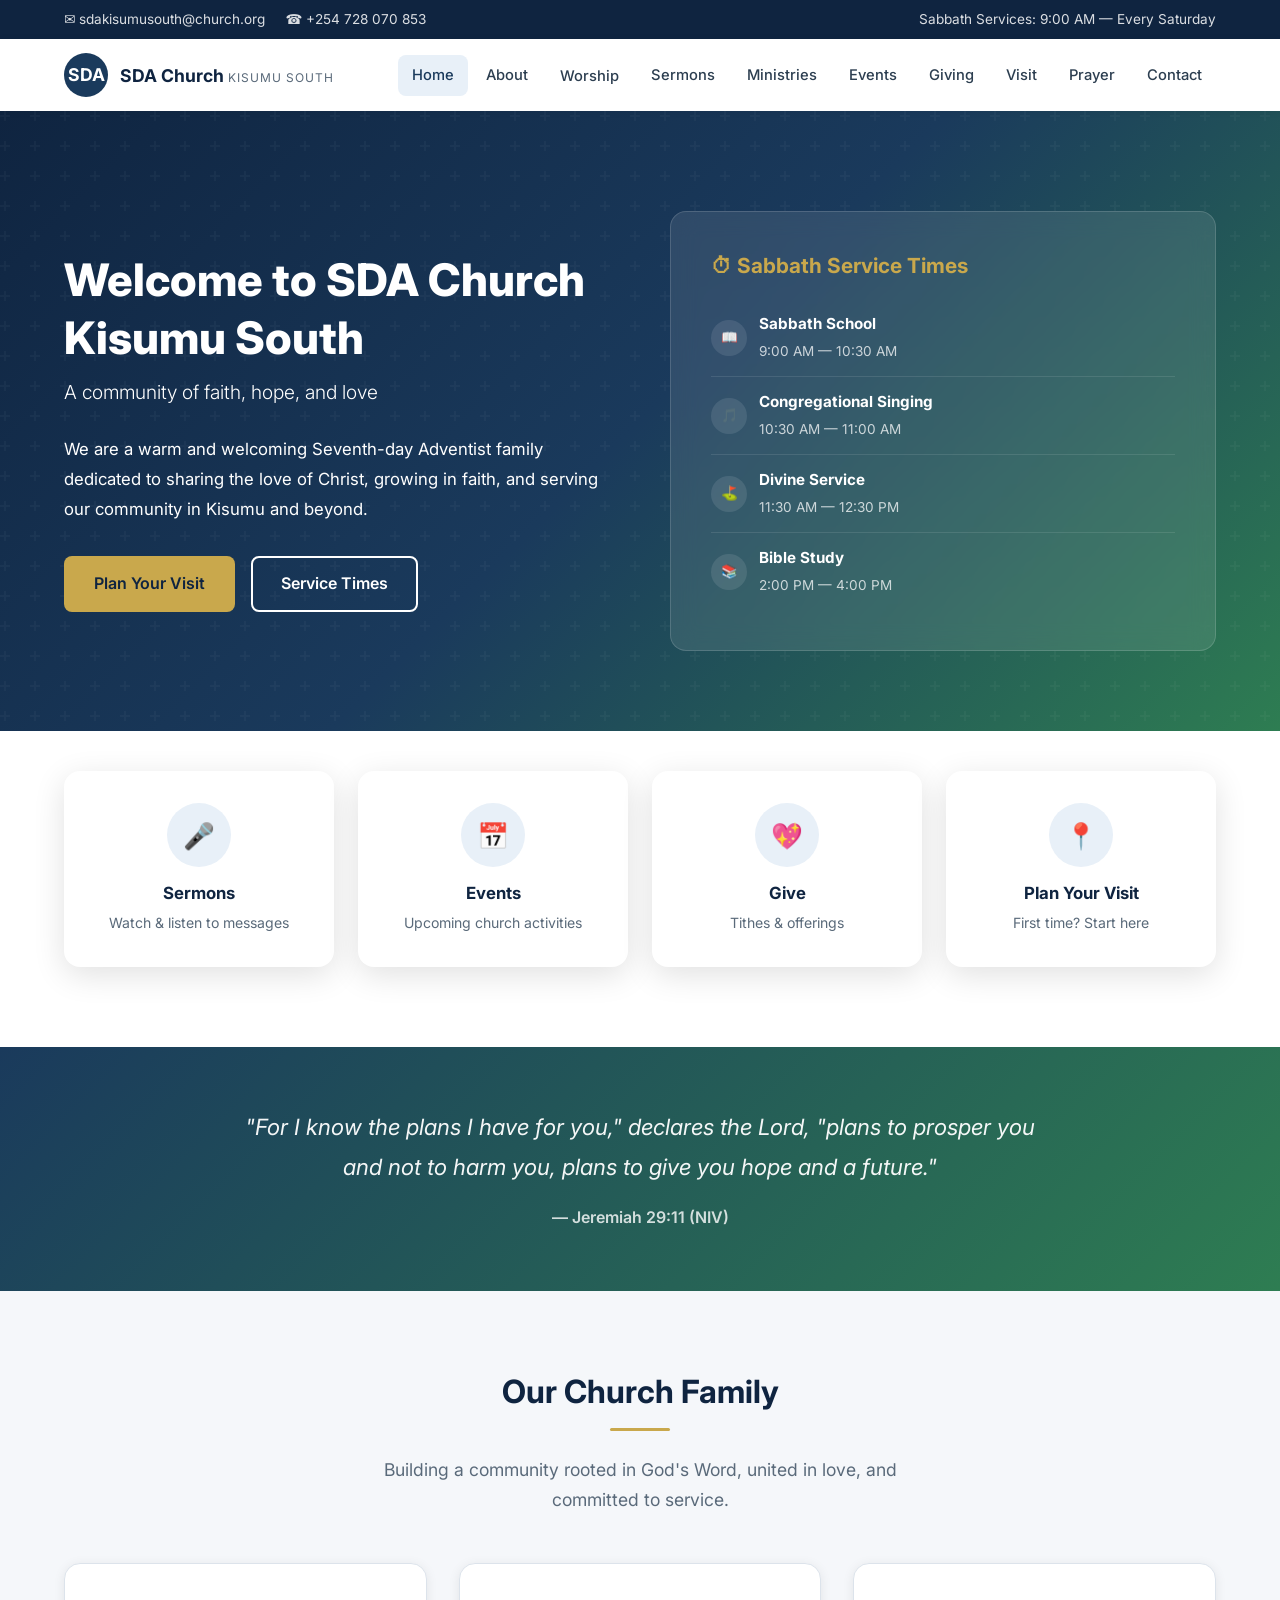
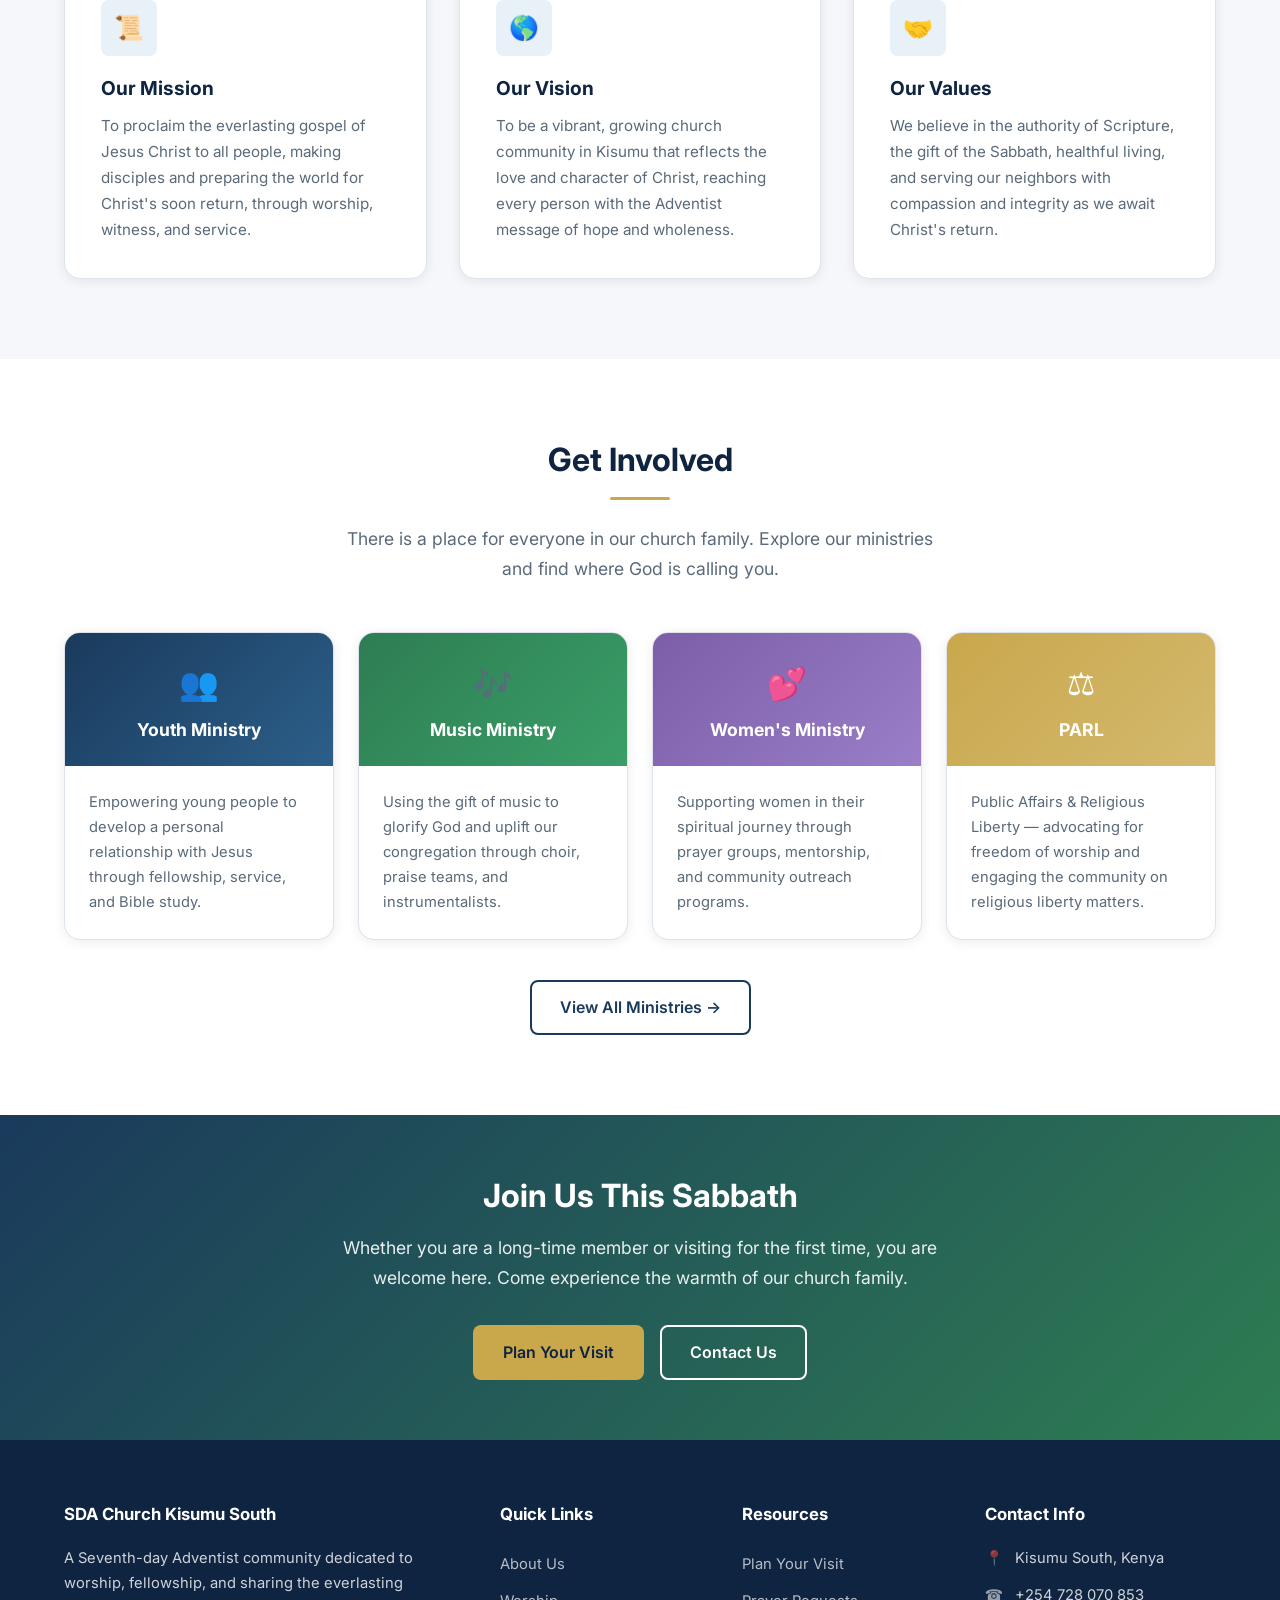
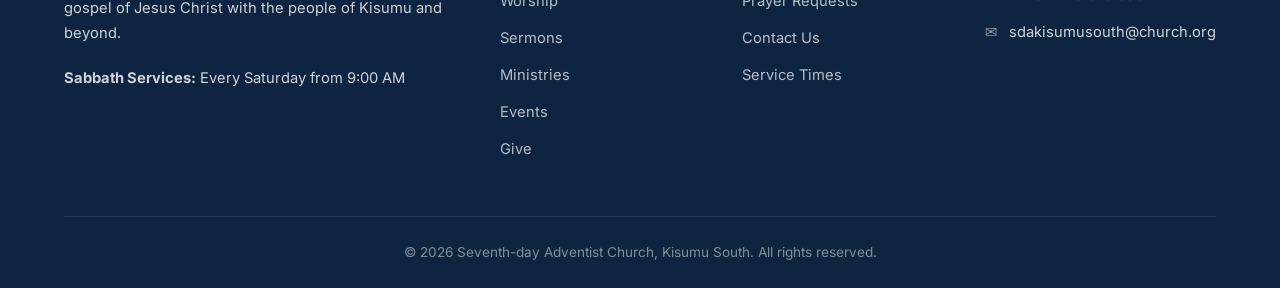
==== index.html @ d280c175 "Add complete SDA Church Kisumu South website Build a modern, responsive, multi-page church website w" ====
<!DOCTYPE html>
<html lang="en">
<head>
  <meta charset="UTF-8">
  <meta name="viewport" content="width=device-width, initial-scale=1.0">
  <meta name="description" content="Welcome to Seventh-day Adventist Church, Kisumu South. Join us for Sabbath worship, fellowship, and spiritual growth in a warm, welcoming community.">
  <meta name="keywords" content="SDA Church, Seventh-day Adventist, Kisumu South, church, worship, Sabbath, Kenya">
  <title>SDA Church Kisumu South — Home</title>
  <link rel="preconnect" href="https://fonts.googleapis.com">
  <link rel="preconnect" href="https://fonts.gstatic.com" crossorigin>
  <link href="https://fonts.googleapis.com/css2?family=Inter:wght@300;400;500;600;700;800&display=swap" rel="stylesheet">
  <link rel="stylesheet" href="css/styles.css">
</head>
<body>

  <!-- Top Bar -->
  <div class="top-bar">
    <div class="container">
      <div class="top-bar-left">
        <span>&#9993; sdakisumusouth@church.org</span>
        <span>&#9742; +254 728 070 853</span>
      </div>
      <div class="top-bar-right">
        <span>Sabbath Services: 9:00 AM — Every Saturday</span>
      </div>
    </div>
  </div>

  <!-- Header -->
  <header class="header">
    <div class="container">
      <a href="index.html" class="logo">
        <div class="logo-icon">SDA</div>
        <div class="logo-text">
          <span class="church-name">SDA Church</span>
          <span class="church-location">Kisumu South</span>
        </div>
      </a>

      <nav class="nav" id="main-nav">
        <a href="index.html" class="active">Home</a>
        <a href="pages/about.html">About</a>
        <div class="nav-item">
          <a href="pages/worship.html">Worship</a>
          <div class="dropdown">
            <a href="pages/worship.html">Sabbath Schedule</a>
            <a href="pages/worship.html#weekday">Weekday Programs</a>
          </div>
        </div>
        <a href="pages/sermons.html">Sermons</a>
        <a href="pages/ministries.html">Ministries</a>
        <a href="pages/events.html">Events</a>
        <a href="pages/giving.html">Giving</a>
        <a href="pages/visit.html">Visit</a>
        <a href="pages/prayer.html">Prayer</a>
        <a href="pages/contact.html">Contact</a>
      </nav>

      <button class="nav-toggle" aria-label="Toggle navigation">
        <span></span>
        <span></span>
        <span></span>
      </button>
    </div>
  </header>
  <div class="nav-overlay"></div>

  <!-- Hero Section -->
  <section class="hero">
    <div class="container">
      <div class="hero-content">
        <h1 class="fade-in">Welcome to SDA Church<br>Kisumu South</h1>
        <p class="hero-subtitle fade-in fade-in-delay-1">A community of faith, hope, and love</p>
        <p class="fade-in fade-in-delay-2">
          We are a warm and welcoming Seventh-day Adventist family dedicated to sharing
          the love of Christ, growing in faith, and serving our community in Kisumu and beyond.
        </p>
        <div class="hero-buttons fade-in fade-in-delay-3">
          <a href="pages/visit.html" class="btn btn-accent">Plan Your Visit</a>
          <a href="pages/worship.html" class="btn btn-outline">Service Times</a>
        </div>
      </div>

      <div class="hero-info-card fade-in fade-in-delay-2">
        <h3>&#9201; Sabbath Service Times</h3>
        <div class="service-time">
          <div class="time-icon">&#128214;</div>
          <div class="time-details">
            <strong>Sabbath School</strong>
            <span>9:00 AM — 10:30 AM</span>
          </div>
        </div>
        <div class="service-time">
          <div class="time-icon">&#127925;</div>
          <div class="time-details">
            <strong>Congregational Singing</strong>
            <span>10:30 AM — 11:00 AM</span>
          </div>
        </div>
        <div class="service-time">
          <div class="time-icon">&#9971;</div>
          <div class="time-details">
            <strong>Divine Service</strong>
            <span>11:30 AM — 12:30 PM</span>
          </div>
        </div>
        <div class="service-time">
          <div class="time-icon">&#128218;</div>
          <div class="time-details">
            <strong>Bible Study</strong>
            <span>2:00 PM — 4:00 PM</span>
          </div>
        </div>
      </div>
    </div>
  </section>

  <!-- Quick Links -->
  <section class="section">
    <div class="container">
      <div class="quick-links">
        <a href="pages/sermons.html" class="quick-link-card observe-fade">
          <div class="card-icon">&#127908;</div>
          <h4>Sermons</h4>
          <p>Watch & listen to messages</p>
        </a>
        <a href="pages/events.html" class="quick-link-card observe-fade">
          <div class="card-icon">&#128197;</div>
          <h4>Events</h4>
          <p>Upcoming church activities</p>
        </a>
        <a href="pages/giving.html" class="quick-link-card observe-fade">
          <div class="card-icon">&#128150;</div>
          <h4>Give</h4>
          <p>Tithes & offerings</p>
        </a>
        <a href="pages/visit.html" class="quick-link-card observe-fade">
          <div class="card-icon">&#128205;</div>
          <h4>Plan Your Visit</h4>
          <p>First time? Start here</p>
        </a>
      </div>
    </div>
  </section>

  <!-- Bible Verse Banner -->
  <section class="verse-banner">
    <div class="container">
      <blockquote id="verse-text">
        "For I know the plans I have for you," declares the Lord, "plans to prosper you and not to harm you, plans to give you hope and a future."
      </blockquote>
      <cite id="verse-ref">— Jeremiah 29:11 (NIV)</cite>
    </div>
  </section>

  <!-- About Preview -->
  <section class="section section-alt">
    <div class="container">
      <h2 class="section-title">Our Church Family</h2>
      <div class="section-divider"></div>
      <p class="section-subtitle">Building a community rooted in God's Word, united in love, and committed to service.</p>

      <div class="card-grid">
        <div class="card observe-fade">
          <div class="card-icon-lg">&#128220;</div>
          <h3>Our Mission</h3>
          <p>To proclaim the everlasting gospel of Jesus Christ to all people, making disciples and preparing the world for Christ's soon return, through worship, witness, and service.</p>
        </div>
        <div class="card observe-fade">
          <div class="card-icon-lg">&#127758;</div>
          <h3>Our Vision</h3>
          <p>To be a vibrant, growing church community in Kisumu that reflects the love and character of Christ, reaching every person with the Adventist message of hope and wholeness.</p>
        </div>
        <div class="card observe-fade">
          <div class="card-icon-lg">&#129309;</div>
          <h3>Our Values</h3>
          <p>We believe in the authority of Scripture, the gift of the Sabbath, healthful living, and serving our neighbors with compassion and integrity as we await Christ's return.</p>
        </div>
      </div>
    </div>
  </section>

  <!-- Ministries Preview -->
  <section class="section">
    <div class="container">
      <h2 class="section-title">Get Involved</h2>
      <div class="section-divider"></div>
      <p class="section-subtitle">There is a place for everyone in our church family. Explore our ministries and find where God is calling you.</p>

      <div class="ministry-grid">
        <div class="ministry-card observe-fade">
          <div class="ministry-card-header">
            <div class="ministry-icon">&#128101;</div>
            <h3>Youth Ministry</h3>
          </div>
          <div class="ministry-card-body">
            <p>Empowering young people to develop a personal relationship with Jesus through fellowship, service, and Bible study.</p>
          </div>
        </div>
        <div class="ministry-card observe-fade">
          <div class="ministry-card-header" style="background: linear-gradient(135deg, var(--green), var(--green-light));">
            <div class="ministry-icon">&#127926;</div>
            <h3>Music Ministry</h3>
          </div>
          <div class="ministry-card-body">
            <p>Using the gift of music to glorify God and uplift our congregation through choir, praise teams, and instrumentalists.</p>
          </div>
        </div>
        <div class="ministry-card observe-fade">
          <div class="ministry-card-header" style="background: linear-gradient(135deg, #7b5ea7, #9b7ec8);">
            <div class="ministry-icon">&#128149;</div>
            <h3>Women's Ministry</h3>
          </div>
          <div class="ministry-card-body">
            <p>Supporting women in their spiritual journey through prayer groups, mentorship, and community outreach programs.</p>
          </div>
        </div>
        <div class="ministry-card observe-fade">
          <div class="ministry-card-header" style="background: linear-gradient(135deg, #c9a84c, #d4b96e);">
            <div class="ministry-icon">&#9878;</div>
            <h3>PARL</h3>
          </div>
          <div class="ministry-card-body">
            <p>Public Affairs &amp; Religious Liberty — advocating for freedom of worship and engaging the community on religious liberty matters.</p>
          </div>
        </div>
      </div>

      <div style="text-align: center; margin-top: 40px;">
        <a href="pages/ministries.html" class="btn btn-outline-dark">View All Ministries &#8594;</a>
      </div>
    </div>
  </section>

  <!-- CTA Section -->
  <section class="verse-banner">
    <div class="container" style="max-width: 700px;">
      <h2 style="color: white; font-size: 2rem; margin-bottom: 16px;">Join Us This Sabbath</h2>
      <p style="font-size: 1.1rem; opacity: 0.9; margin-bottom: 32px;">
        Whether you are a long-time member or visiting for the first time, you are welcome here.
        Come experience the warmth of our church family.
      </p>
      <div style="display: flex; gap: 16px; justify-content: center; flex-wrap: wrap;">
        <a href="pages/visit.html" class="btn btn-accent">Plan Your Visit</a>
        <a href="pages/contact.html" class="btn btn-outline">Contact Us</a>
      </div>
    </div>
  </section>

  <!-- Footer -->
  <footer class="footer">
    <div class="container">
      <div class="footer-grid">
        <div class="footer-about">
          <h4>SDA Church Kisumu South</h4>
          <p>A Seventh-day Adventist community dedicated to worship, fellowship, and sharing the everlasting gospel of Jesus Christ with the people of Kisumu and beyond.</p>
          <p><strong>Sabbath Services:</strong> Every Saturday from 9:00 AM</p>
        </div>
        <div class="footer-links">
          <h4>Quick Links</h4>
          <a href="pages/about.html">About Us</a>
          <a href="pages/worship.html">Worship</a>
          <a href="pages/sermons.html">Sermons</a>
          <a href="pages/ministries.html">Ministries</a>
          <a href="pages/events.html">Events</a>
          <a href="pages/giving.html">Give</a>
        </div>
        <div class="footer-links">
          <h4>Resources</h4>
          <a href="pages/visit.html">Plan Your Visit</a>
          <a href="pages/prayer.html">Prayer Requests</a>
          <a href="pages/contact.html">Contact Us</a>
          <a href="pages/worship.html">Service Times</a>
        </div>
        <div>
          <h4>Contact Info</h4>
          <div class="footer-contact-item">
            <span class="icon">&#128205;</span>
            <span>Kisumu South, Kenya</span>
          </div>
          <div class="footer-contact-item">
            <span class="icon">&#9742;</span>
            <span>+254 728 070 853</span>
          </div>
          <div class="footer-contact-item">
            <span class="icon">&#9993;</span>
            <span>sdakisumusouth@church.org</span>
          </div>
        </div>
      </div>
      <div class="footer-bottom">
        <p>&copy; 2026 Seventh-day Adventist Church, Kisumu South. All rights reserved.</p>
      </div>
    </div>
  </footer>

  <!-- Scroll to Top -->
  <button class="scroll-top" aria-label="Scroll to top">&#8593;</button>

  <script src="js/main.js"></script>
</body>
</html>
---- css/styles.css ----
/* ============================================
   SDA Church Kisumu South — Main Stylesheet
   ============================================ */

/* --- CSS Custom Properties --- */
:root {
  --primary: #1a3a5c;       /* Deep navy blue */
  --primary-light: #2c5f8a;
  --primary-dark: #0f2440;
  --accent: #c9a84c;        /* Warm gold */
  --accent-light: #e0c872;
  --green: #2e7d52;          /* Adventist green */
  --green-light: #3a9e68;
  --sky: #e8f0f8;
  --light: #f5f7fa;
  --white: #ffffff;
  --text: #2c3e50;
  --text-light: #5a6a7a;
  --border: #dce3eb;
  --shadow: 0 2px 12px rgba(0, 0, 0, 0.08);
  --shadow-lg: 0 8px 32px rgba(0, 0, 0, 0.12);
  --radius: 8px;
  --radius-lg: 16px;
  --transition: 0.3s ease;
  --max-width: 1200px;
  --header-height: 72px;
}

/* --- Reset & Base --- */
*,
*::before,
*::after {
  margin: 0;
  padding: 0;
  box-sizing: border-box;
}

html {
  scroll-behavior: smooth;
  font-size: 16px;
}

body {
  font-family: 'Inter', 'Segoe UI', system-ui, -apple-system, sans-serif;
  color: var(--text);
  background: var(--white);
  line-height: 1.7;
  -webkit-font-smoothing: antialiased;
}

img {
  max-width: 100%;
  height: auto;
  display: block;
}

a {
  color: var(--primary-light);
  text-decoration: none;
  transition: color var(--transition);
}

a:hover {
  color: var(--accent);
}

ul {
  list-style: none;
}

h1, h2, h3, h4, h5, h6 {
  line-height: 1.3;
  color: var(--primary-dark);
}

.container {
  max-width: var(--max-width);
  margin: 0 auto;
  padding: 0 24px;
}

/* --- Utility Classes --- */
.section {
  padding: 80px 0;
}

.section-alt {
  background: var(--light);
}

.section-title {
  text-align: center;
  font-size: 2rem;
  margin-bottom: 12px;
  position: relative;
}

.section-subtitle {
  text-align: center;
  color: var(--text-light);
  font-size: 1.1rem;
  margin-bottom: 48px;
  max-width: 600px;
  margin-left: auto;
  margin-right: auto;
}

.section-divider {
  width: 60px;
  height: 3px;
  background: var(--accent);
  margin: 16px auto 24px;
  border-radius: 2px;
}

.btn {
  display: inline-flex;
  align-items: center;
  gap: 8px;
  padding: 12px 28px;
  border-radius: var(--radius);
  font-size: 1rem;
  font-weight: 600;
  cursor: pointer;
  border: 2px solid transparent;
  transition: all var(--transition);
  text-decoration: none;
}

.btn-primary {
  background: var(--primary);
  color: var(--white);
}

.btn-primary:hover {
  background: var(--primary-light);
  color: var(--white);
  transform: translateY(-2px);
  box-shadow: var(--shadow);
}

.btn-accent {
  background: var(--accent);
  color: var(--primary-dark);
}

.btn-accent:hover {
  background: var(--accent-light);
  color: var(--primary-dark);
  transform: translateY(-2px);
  box-shadow: var(--shadow);
}

.btn-outline {
  background: transparent;
  color: var(--white);
  border-color: var(--white);
}

.btn-outline:hover {
  background: var(--white);
  color: var(--primary);
}

.btn-outline-dark {
  background: transparent;
  color: var(--primary);
  border-color: var(--primary);
}

.btn-outline-dark:hover {
  background: var(--primary);
  color: var(--white);
}

/* --- Top Bar --- */
.top-bar {
  background: var(--primary-dark);
  color: rgba(255, 255, 255, 0.85);
  font-size: 0.85rem;
  padding: 8px 0;
}

.top-bar .container {
  display: flex;
  justify-content: space-between;
  align-items: center;
  flex-wrap: wrap;
  gap: 8px;
}

.top-bar a {
  color: rgba(255, 255, 255, 0.85);
}

.top-bar a:hover {
  color: var(--accent);
}

.top-bar-left {
  display: flex;
  align-items: center;
  gap: 20px;
}

.top-bar-right {
  display: flex;
  align-items: center;
  gap: 16px;
}

/* --- Header / Navigation --- */
.header {
  background: var(--white);
  box-shadow: 0 1px 8px rgba(0, 0, 0, 0.06);
  position: sticky;
  top: 0;
  z-index: 1000;
  height: var(--header-height);
}

.header .container {
  display: flex;
  align-items: center;
  justify-content: space-between;
  height: 100%;
}

.logo {
  display: flex;
  align-items: center;
  gap: 12px;
  text-decoration: none;
}

.logo-icon {
  width: 44px;
  height: 44px;
  background: var(--primary);
  border-radius: 50%;
  display: flex;
  align-items: center;
  justify-content: center;
  color: var(--white);
  font-weight: 700;
  font-size: 1.1rem;
}

.logo-text {
  line-height: 1.2;
}

.logo-text .church-name {
  font-size: 1.1rem;
  font-weight: 700;
  color: var(--primary-dark);
}

.logo-text .church-location {
  font-size: 0.75rem;
  color: var(--text-light);
  text-transform: uppercase;
  letter-spacing: 1px;
}

.nav {
  display: flex;
  align-items: center;
  gap: 4px;
}

.nav a {
  padding: 8px 14px;
  color: var(--text);
  font-size: 0.92rem;
  font-weight: 500;
  border-radius: var(--radius);
  transition: all var(--transition);
  white-space: nowrap;
}

.nav a:hover,
.nav a.active {
  color: var(--primary);
  background: var(--sky);
}

/* Dropdown */
.nav-item {
  position: relative;
}

.nav-item .dropdown {
  position: absolute;
  top: 100%;
  left: 0;
  background: var(--white);
  min-width: 220px;
  border-radius: var(--radius);
  box-shadow: var(--shadow-lg);
  opacity: 0;
  visibility: hidden;
  transform: translateY(8px);
  transition: all var(--transition);
  z-index: 100;
  padding: 8px 0;
}

.nav-item:hover .dropdown {
  opacity: 1;
  visibility: visible;
  transform: translateY(0);
}

.dropdown a {
  display: block;
  padding: 10px 20px;
  font-size: 0.9rem;
  border-radius: 0;
}

.dropdown a:hover {
  background: var(--sky);
}

/* Mobile Nav Toggle */
.nav-toggle {
  display: none;
  background: none;
  border: none;
  cursor: pointer;
  padding: 8px;
  z-index: 1001;
}

.nav-toggle span {
  display: block;
  width: 24px;
  height: 2px;
  background: var(--text);
  margin: 6px 0;
  transition: all var(--transition);
  border-radius: 1px;
}

.nav-toggle.active span:nth-child(1) {
  transform: rotate(45deg) translate(5px, 6px);
}

.nav-toggle.active span:nth-child(2) {
  opacity: 0;
}

.nav-toggle.active span:nth-child(3) {
  transform: rotate(-45deg) translate(5px, -6px);
}

/* --- Hero Section --- */
.hero {
  background: linear-gradient(135deg, var(--primary-dark) 0%, var(--primary) 50%, var(--green) 100%);
  color: var(--white);
  padding: 100px 0 80px;
  position: relative;
  overflow: hidden;
  min-height: 560px;
  display: flex;
  align-items: center;
}

.hero::before {
  content: '';
  position: absolute;
  inset: 0;
  background: url("data:image/svg+xml,%3Csvg width='60' height='60' viewBox='0 0 60 60' xmlns='http://www.w3.org/2000/svg'%3E%3Cg fill='none' fill-rule='evenodd'%3E%3Cg fill='%23ffffff' fill-opacity='0.03'%3E%3Cpath d='M36 34v-4h-2v4h-4v2h4v4h2v-4h4v-2h-4zm0-30V0h-2v4h-4v2h4v4h2V6h4V4h-4zM6 34v-4H4v4H0v2h4v4h2v-4h4v-2H6zM6 4V0H4v4H0v2h4v4h2V6h4V4H6z'/%3E%3C/g%3E%3C/g%3E%3C/svg%3E") repeat;
}

.hero .container {
  position: relative;
  z-index: 1;
  display: grid;
  grid-template-columns: 1fr 1fr;
  gap: 60px;
  align-items: center;
}

.hero-content h1 {
  font-size: 2.8rem;
  color: var(--white);
  margin-bottom: 8px;
  font-weight: 800;
}

.hero-content .hero-subtitle {
  font-size: 1.2rem;
  opacity: 0.9;
  margin-bottom: 24px;
  font-weight: 300;
}

.hero-content p {
  font-size: 1.05rem;
  opacity: 0.85;
  margin-bottom: 32px;
  line-height: 1.8;
}

.hero-buttons {
  display: flex;
  gap: 16px;
  flex-wrap: wrap;
}

.hero-info-card {
  background: rgba(255, 255, 255, 0.1);
  backdrop-filter: blur(12px);
  border: 1px solid rgba(255, 255, 255, 0.15);
  border-radius: var(--radius-lg);
  padding: 40px;
}

.hero-info-card h3 {
  color: var(--accent);
  font-size: 1.3rem;
  margin-bottom: 20px;
}

.service-time {
  display: flex;
  align-items: center;
  gap: 12px;
  padding: 12px 0;
  border-bottom: 1px solid rgba(255, 255, 255, 0.1);
  color: var(--white);
}

.service-time:last-child {
  border-bottom: none;
}

.service-time .time-icon {
  width: 36px;
  height: 36px;
  background: rgba(255, 255, 255, 0.1);
  border-radius: 50%;
  display: flex;
  align-items: center;
  justify-content: center;
  flex-shrink: 0;
  font-size: 0.85rem;
}

.service-time .time-details strong {
  display: block;
  font-size: 0.95rem;
}

.service-time .time-details span {
  font-size: 0.85rem;
  opacity: 0.75;
}

/* --- Quick Links Grid --- */
.quick-links {
  display: grid;
  grid-template-columns: repeat(4, 1fr);
  gap: 24px;
  margin-top: -40px;
  position: relative;
  z-index: 10;
}

.quick-link-card {
  background: var(--white);
  border-radius: var(--radius-lg);
  padding: 32px 24px;
  text-align: center;
  box-shadow: var(--shadow-lg);
  transition: all var(--transition);
  text-decoration: none;
  color: var(--text);
}

.quick-link-card:hover {
  transform: translateY(-6px);
  box-shadow: 0 12px 40px rgba(0, 0, 0, 0.15);
  color: var(--text);
}

.quick-link-card .card-icon {
  width: 64px;
  height: 64px;
  background: var(--sky);
  border-radius: 50%;
  display: flex;
  align-items: center;
  justify-content: center;
  margin: 0 auto 16px;
  font-size: 1.6rem;
  color: var(--primary);
  transition: all var(--transition);
}

.quick-link-card:hover .card-icon {
  background: var(--primary);
  color: var(--white);
}

.quick-link-card h4 {
  font-size: 1.05rem;
  margin-bottom: 6px;
}

.quick-link-card p {
  font-size: 0.88rem;
  color: var(--text-light);
}

/* --- Bible Verse Banner --- */
.verse-banner {
  background: linear-gradient(135deg, var(--primary) 0%, var(--green) 100%);
  color: var(--white);
  padding: 60px 0;
  text-align: center;
}

.verse-banner blockquote {
  font-size: 1.4rem;
  font-style: italic;
  max-width: 800px;
  margin: 0 auto 16px;
  line-height: 1.8;
  opacity: 0.95;
}

.verse-banner cite {
  font-size: 1rem;
  opacity: 0.8;
  font-style: normal;
  font-weight: 600;
}

/* --- About Preview / Card Grid --- */
.card-grid {
  display: grid;
  grid-template-columns: repeat(auto-fit, minmax(300px, 1fr));
  gap: 32px;
}

.card {
  background: var(--white);
  border-radius: var(--radius-lg);
  padding: 36px;
  box-shadow: var(--shadow);
  transition: all var(--transition);
  border: 1px solid var(--border);
}

.card:hover {
  box-shadow: var(--shadow-lg);
  transform: translateY(-4px);
}

.card .card-icon-lg {
  width: 56px;
  height: 56px;
  background: var(--sky);
  border-radius: var(--radius);
  display: flex;
  align-items: center;
  justify-content: center;
  font-size: 1.5rem;
  color: var(--primary);
  margin-bottom: 20px;
}

.card h3 {
  font-size: 1.2rem;
  margin-bottom: 12px;
}

.card p {
  color: var(--text-light);
  font-size: 0.95rem;
}

/* --- Schedule Table --- */
.schedule-table {
  width: 100%;
  border-collapse: collapse;
  background: var(--white);
  border-radius: var(--radius-lg);
  overflow: hidden;
  box-shadow: var(--shadow);
}

.schedule-table thead {
  background: var(--primary);
  color: var(--white);
}

.schedule-table th {
  padding: 16px 24px;
  text-align: left;
  font-weight: 600;
  font-size: 0.95rem;
}

.schedule-table td {
  padding: 14px 24px;
  border-bottom: 1px solid var(--border);
  font-size: 0.95rem;
}

.schedule-table tbody tr:hover {
  background: var(--sky);
}

.schedule-table tbody tr:last-child td {
  border-bottom: none;
}

/* --- Ministry Cards --- */
.ministry-grid {
  display: grid;
  grid-template-columns: repeat(auto-fill, minmax(260px, 1fr));
  gap: 24px;
}

.ministry-card {
  background: var(--white);
  border-radius: var(--radius-lg);
  overflow: hidden;
  box-shadow: var(--shadow);
  transition: all var(--transition);
  border: 1px solid var(--border);
}

.ministry-card:hover {
  box-shadow: var(--shadow-lg);
  transform: translateY(-4px);
}

.ministry-card-header {
  background: linear-gradient(135deg, var(--primary), var(--primary-light));
  color: var(--white);
  padding: 24px;
  text-align: center;
}

.ministry-card-header .ministry-icon {
  font-size: 2rem;
  margin-bottom: 8px;
}

.ministry-card-header h3 {
  color: var(--white);
  font-size: 1.1rem;
}

.ministry-card-body {
  padding: 24px;
}

.ministry-card-body p {
  font-size: 0.92rem;
  color: var(--text-light);
}

/* --- PARL Highlight --- */
.parl-section {
  background: linear-gradient(135deg, var(--primary-dark), var(--primary));
  color: var(--white);
  border-radius: var(--radius-lg);
  padding: 48px;
  margin-top: 48px;
}

.parl-section h2 {
  color: var(--accent);
  margin-bottom: 8px;
}

.parl-section .section-divider {
  margin: 12px 0 24px;
}

.parl-section p {
  opacity: 0.9;
  margin-bottom: 16px;
}

.parl-section ul {
  list-style: none;
  margin: 16px 0;
}

.parl-section ul li {
  padding: 8px 0;
  padding-left: 24px;
  position: relative;
  opacity: 0.9;
}

.parl-section ul li::before {
  content: '✓';
  position: absolute;
  left: 0;
  color: var(--accent);
  font-weight: 700;
}

.parl-leader {
  display: flex;
  align-items: center;
  gap: 16px;
  margin-top: 24px;
  padding-top: 24px;
  border-top: 1px solid rgba(255, 255, 255, 0.15);
}

.parl-leader .leader-avatar {
  width: 48px;
  height: 48px;
  background: var(--accent);
  border-radius: 50%;
  display: flex;
  align-items: center;
  justify-content: center;
  color: var(--primary-dark);
  font-weight: 700;
  font-size: 1.1rem;
}

.parl-leader .leader-info strong {
  display: block;
  color: var(--white);
}

.parl-leader .leader-info span {
  font-size: 0.88rem;
  opacity: 0.75;
}

/* --- Sermons Media --- */
.sermon-grid {
  display: grid;
  grid-template-columns: repeat(auto-fill, minmax(340px, 1fr));
  gap: 32px;
}

.sermon-card {
  background: var(--white);
  border-radius: var(--radius-lg);
  overflow: hidden;
  box-shadow: var(--shadow);
  border: 1px solid var(--border);
  transition: all var(--transition);
}

.sermon-card:hover {
  box-shadow: var(--shadow-lg);
}

.sermon-thumbnail {
  position: relative;
  background: var(--primary);
  height: 200px;
  display: flex;
  align-items: center;
  justify-content: center;
}

.sermon-thumbnail .play-icon {
  width: 64px;
  height: 64px;
  background: rgba(255, 255, 255, 0.2);
  border-radius: 50%;
  display: flex;
  align-items: center;
  justify-content: center;
  color: var(--white);
  font-size: 1.5rem;
  cursor: pointer;
  transition: all var(--transition);
}

.sermon-thumbnail .play-icon:hover {
  background: var(--accent);
  color: var(--primary-dark);
  transform: scale(1.1);
}

.sermon-card-body {
  padding: 24px;
}

.sermon-card-body h4 {
  font-size: 1.05rem;
  margin-bottom: 8px;
}

.sermon-meta {
  display: flex;
  gap: 16px;
  font-size: 0.85rem;
  color: var(--text-light);
  margin-bottom: 12px;
}

.sermon-card-body p {
  font-size: 0.92rem;
  color: var(--text-light);
}

/* --- Livestream Banner --- */
.livestream-banner {
  background: var(--primary-dark);
  color: var(--white);
  border-radius: var(--radius-lg);
  padding: 48px;
  text-align: center;
  margin-bottom: 48px;
}

.livestream-banner h3 {
  color: var(--white);
  font-size: 1.4rem;
  margin-bottom: 12px;
}

.livestream-banner p {
  opacity: 0.85;
  margin-bottom: 24px;
}

.livestream-buttons {
  display: flex;
  gap: 16px;
  justify-content: center;
  flex-wrap: wrap;
}

/* --- Events --- */
.events-list {
  display: flex;
  flex-direction: column;
  gap: 24px;
}

.event-card {
  display: flex;
  gap: 24px;
  background: var(--white);
  border-radius: var(--radius-lg);
  box-shadow: var(--shadow);
  overflow: hidden;
  border: 1px solid var(--border);
  transition: all var(--transition);
}

.event-card:hover {
  box-shadow: var(--shadow-lg);
}

.event-date-badge {
  background: var(--primary);
  color: var(--white);
  min-width: 100px;
  display: flex;
  flex-direction: column;
  align-items: center;
  justify-content: center;
  padding: 24px 16px;
  text-align: center;
}

.event-date-badge .month {
  font-size: 0.8rem;
  text-transform: uppercase;
  letter-spacing: 2px;
  opacity: 0.85;
}

.event-date-badge .day {
  font-size: 2rem;
  font-weight: 800;
  line-height: 1;
  margin: 4px 0;
}

.event-date-badge .year {
  font-size: 0.8rem;
  opacity: 0.75;
}

.event-details {
  padding: 24px 24px 24px 0;
  flex: 1;
}

.event-details h4 {
  font-size: 1.1rem;
  margin-bottom: 8px;
}

.event-details .event-meta {
  display: flex;
  gap: 16px;
  font-size: 0.88rem;
  color: var(--text-light);
  margin-bottom: 8px;
}

.event-details p {
  font-size: 0.92rem;
  color: var(--text-light);
}

/* --- Giving Page --- */
.giving-hero {
  background: linear-gradient(135deg, var(--green) 0%, var(--primary) 100%);
  color: var(--white);
  padding: 80px 0;
  text-align: center;
}

.giving-hero h1 {
  color: var(--white);
  font-size: 2.4rem;
  margin-bottom: 16px;
}

.giving-hero p {
  max-width: 600px;
  margin: 0 auto;
  opacity: 0.9;
  font-size: 1.1rem;
}

.giving-card {
  background: var(--white);
  border-radius: var(--radius-lg);
  box-shadow: var(--shadow-lg);
  padding: 48px;
  max-width: 600px;
  margin: -40px auto 0;
  position: relative;
  z-index: 10;
  text-align: center;
}

.giving-card h3 {
  font-size: 1.3rem;
  margin-bottom: 8px;
}

.giving-details {
  background: var(--sky);
  border-radius: var(--radius);
  padding: 24px;
  margin: 24px 0;
}

.giving-detail-row {
  display: flex;
  justify-content: space-between;
  align-items: center;
  padding: 12px 0;
  border-bottom: 1px solid var(--border);
}

.giving-detail-row:last-child {
  border-bottom: none;
}

.giving-detail-row .label {
  font-weight: 600;
  color: var(--primary);
}

.giving-detail-row .value {
  font-size: 1.2rem;
  font-weight: 700;
  color: var(--primary-dark);
}

.giving-instructions {
  margin-top: 32px;
  text-align: left;
}

.giving-instructions h4 {
  margin-bottom: 16px;
}

.giving-instructions ol {
  padding-left: 20px;
}

.giving-instructions ol li {
  padding: 8px 0;
  color: var(--text-light);
}

.treasurer-card {
  display: flex;
  align-items: center;
  gap: 16px;
  background: var(--sky);
  padding: 20px;
  border-radius: var(--radius);
  margin-top: 24px;
}

.treasurer-card .treasurer-avatar {
  width: 48px;
  height: 48px;
  background: var(--green);
  border-radius: 50%;
  display: flex;
  align-items: center;
  justify-content: center;
  color: var(--white);
  font-weight: 700;
  font-size: 1.1rem;
  flex-shrink: 0;
}

.treasurer-card .treasurer-info strong {
  display: block;
}

.treasurer-card .treasurer-info span {
  font-size: 0.88rem;
  color: var(--text-light);
}

/* --- Visit Page --- */
.visit-grid {
  display: grid;
  grid-template-columns: repeat(auto-fit, minmax(300px, 1fr));
  gap: 32px;
}

.visit-card {
  background: var(--white);
  border-radius: var(--radius-lg);
  padding: 36px;
  box-shadow: var(--shadow);
  border: 1px solid var(--border);
}

.visit-card .visit-icon {
  font-size: 2rem;
  margin-bottom: 16px;
}

.visit-card h3 {
  margin-bottom: 12px;
}

.visit-card p,
.visit-card li {
  font-size: 0.95rem;
  color: var(--text-light);
}

.visit-card ul {
  list-style: disc;
  padding-left: 20px;
}

.visit-card ul li {
  padding: 4px 0;
}

/* --- Forms --- */
.form-group {
  margin-bottom: 20px;
}

.form-group label {
  display: block;
  margin-bottom: 6px;
  font-weight: 600;
  font-size: 0.92rem;
  color: var(--text);
}

.form-group input,
.form-group textarea,
.form-group select {
  width: 100%;
  padding: 12px 16px;
  border: 1px solid var(--border);
  border-radius: var(--radius);
  font-size: 0.95rem;
  font-family: inherit;
  color: var(--text);
  background: var(--white);
  transition: border-color var(--transition);
}

.form-group input:focus,
.form-group textarea:focus,
.form-group select:focus {
  outline: none;
  border-color: var(--primary-light);
  box-shadow: 0 0 0 3px rgba(44, 95, 138, 0.1);
}

.form-group textarea {
  resize: vertical;
  min-height: 120px;
}

.form-card {
  background: var(--white);
  border-radius: var(--radius-lg);
  padding: 48px;
  box-shadow: var(--shadow);
  max-width: 640px;
  margin: 0 auto;
  border: 1px solid var(--border);
}

.form-card h3 {
  font-size: 1.3rem;
  margin-bottom: 8px;
}

.form-card .form-intro {
  color: var(--text-light);
  margin-bottom: 32px;
}

/* --- Contact Page --- */
.contact-grid {
  display: grid;
  grid-template-columns: 1fr 1fr;
  gap: 48px;
}

.contact-person {
  display: flex;
  align-items: center;
  gap: 16px;
  padding: 16px 0;
  border-bottom: 1px solid var(--border);
}

.contact-person:last-child {
  border-bottom: none;
}

.contact-person .contact-avatar {
  width: 48px;
  height: 48px;
  background: var(--primary);
  border-radius: 50%;
  display: flex;
  align-items: center;
  justify-content: center;
  color: var(--white);
  font-weight: 700;
  flex-shrink: 0;
}

.contact-person .contact-info strong {
  display: block;
  font-size: 0.95rem;
}

.contact-person .contact-info .role {
  font-size: 0.82rem;
  color: var(--text-light);
}

.contact-person .contact-info .phone {
  font-size: 0.88rem;
  color: var(--primary-light);
  font-weight: 600;
}

.map-placeholder {
  background: var(--sky);
  border-radius: var(--radius-lg);
  height: 300px;
  display: flex;
  align-items: center;
  justify-content: center;
  color: var(--text-light);
  font-size: 1rem;
  margin-top: 32px;
  border: 2px dashed var(--border);
}

/* --- Page Header (Inner Pages) --- */
.page-header {
  background: linear-gradient(135deg, var(--primary-dark), var(--primary));
  color: var(--white);
  padding: 60px 0;
  text-align: center;
}

.page-header h1 {
  color: var(--white);
  font-size: 2.2rem;
  margin-bottom: 8px;
}

.page-header p {
  opacity: 0.85;
  font-size: 1.05rem;
}

.breadcrumb {
  display: flex;
  justify-content: center;
  gap: 8px;
  margin-top: 16px;
  font-size: 0.88rem;
  opacity: 0.75;
}

.breadcrumb a {
  color: var(--white);
  opacity: 0.8;
}

.breadcrumb a:hover {
  opacity: 1;
  color: var(--accent);
}

/* --- Footer --- */
.footer {
  background: var(--primary-dark);
  color: rgba(255, 255, 255, 0.8);
  padding: 64px 0 0;
}

.footer-grid {
  display: grid;
  grid-template-columns: 2fr 1fr 1fr 1fr;
  gap: 48px;
  padding-bottom: 48px;
  border-bottom: 1px solid rgba(255, 255, 255, 0.1);
}

.footer h4 {
  color: var(--white);
  font-size: 1.05rem;
  margin-bottom: 20px;
}

.footer-about p {
  font-size: 0.92rem;
  line-height: 1.7;
  margin-bottom: 20px;
}

.footer-links a {
  display: block;
  color: rgba(255, 255, 255, 0.7);
  padding: 6px 0;
  font-size: 0.92rem;
  transition: all var(--transition);
}

.footer-links a:hover {
  color: var(--accent);
  padding-left: 4px;
}

.footer-contact-item {
  display: flex;
  gap: 12px;
  margin-bottom: 12px;
  font-size: 0.92rem;
}

.footer-contact-item .icon {
  flex-shrink: 0;
  opacity: 0.7;
}

.footer-bottom {
  text-align: center;
  padding: 24px 0;
  font-size: 0.85rem;
  opacity: 0.6;
}

/* --- Scroll to Top --- */
.scroll-top {
  position: fixed;
  bottom: 32px;
  right: 32px;
  width: 44px;
  height: 44px;
  background: var(--primary);
  color: var(--white);
  border: none;
  border-radius: 50%;
  cursor: pointer;
  display: flex;
  align-items: center;
  justify-content: center;
  font-size: 1.2rem;
  box-shadow: var(--shadow-lg);
  opacity: 0;
  visibility: hidden;
  transition: all var(--transition);
  z-index: 999;
}

.scroll-top.visible {
  opacity: 1;
  visibility: visible;
}

.scroll-top:hover {
  background: var(--accent);
  color: var(--primary-dark);
  transform: translateY(-2px);
}

/* ============================================
   Responsive Design
   ============================================ */

@media (max-width: 1024px) {
  .hero .container {
    grid-template-columns: 1fr;
    text-align: center;
  }

  .hero-buttons {
    justify-content: center;
  }

  .hero-info-card {
    max-width: 500px;
    margin: 0 auto;
  }

  .quick-links {
    grid-template-columns: repeat(2, 1fr);
  }

  .footer-grid {
    grid-template-columns: 1fr 1fr;
  }

  .contact-grid {
    grid-template-columns: 1fr;
  }
}

@media (max-width: 768px) {
  .top-bar {
    display: none;
  }

  .header {
    height: 64px;
  }

  .nav-toggle {
    display: block;
  }

  .nav {
    position: fixed;
    top: 0;
    right: -100%;
    width: 280px;
    height: 100vh;
    background: var(--white);
    flex-direction: column;
    padding: 80px 24px 24px;
    box-shadow: var(--shadow-lg);
    transition: right var(--transition);
    overflow-y: auto;
    z-index: 1000;
    align-items: stretch;
  }

  .nav.open {
    right: 0;
  }

  .nav a {
    padding: 12px 16px;
    font-size: 1rem;
  }

  .nav-item .dropdown {
    position: static;
    opacity: 1;
    visibility: visible;
    transform: none;
    box-shadow: none;
    padding-left: 16px;
    min-width: auto;
  }

  .nav-overlay {
    display: none;
    position: fixed;
    inset: 0;
    background: rgba(0, 0, 0, 0.5);
    z-index: 999;
  }

  .nav-overlay.active {
    display: block;
  }

  .hero {
    padding: 60px 0;
    min-height: auto;
  }

  .hero-content h1 {
    font-size: 2rem;
  }

  .quick-links {
    grid-template-columns: repeat(2, 1fr);
    gap: 16px;
    margin-top: -24px;
  }

  .quick-link-card {
    padding: 24px 16px;
  }

  .section {
    padding: 60px 0;
  }

  .section-title {
    font-size: 1.6rem;
  }

  .verse-banner blockquote {
    font-size: 1.1rem;
  }

  .footer-grid {
    grid-template-columns: 1fr;
    gap: 32px;
  }

  .event-card {
    flex-direction: column;
  }

  .event-date-badge {
    flex-direction: row;
    gap: 8px;
    min-width: auto;
    padding: 16px 24px;
  }

  .event-details {
    padding: 0 24px 24px;
  }

  .sermon-grid {
    grid-template-columns: 1fr;
  }

  .giving-card {
    padding: 32px 24px;
  }

  .form-card {
    padding: 32px 24px;
  }

  .parl-section {
    padding: 32px 24px;
  }

  .livestream-banner {
    padding: 32px 24px;
  }
}

@media (max-width: 480px) {
  .quick-links {
    grid-template-columns: 1fr 1fr;
    gap: 12px;
  }

  .quick-link-card .card-icon {
    width: 48px;
    height: 48px;
    font-size: 1.2rem;
  }

  .hero-content h1 {
    font-size: 1.7rem;
  }

  .hero-info-card {
    padding: 24px;
  }

  .card-grid {
    grid-template-columns: 1fr;
  }

  .ministry-grid {
    grid-template-columns: 1fr;
  }

  .giving-detail-row {
    flex-direction: column;
    text-align: center;
    gap: 4px;
  }

  .schedule-table {
    font-size: 0.88rem;
  }

  .schedule-table th,
  .schedule-table td {
    padding: 10px 12px;
  }

  .btn {
    padding: 10px 20px;
    font-size: 0.92rem;
  }
}

/* --- Animations --- */
@keyframes fadeInUp {
  from {
    opacity: 0;
    transform: translateY(20px);
  }
  to {
    opacity: 1;
    transform: translateY(0);
  }
}

.fade-in {
  opacity: 0;
  animation: fadeInUp 0.6s ease forwards;
}

.fade-in-delay-1 { animation-delay: 0.1s; }
.fade-in-delay-2 { animation-delay: 0.2s; }
.fade-in-delay-3 { animation-delay: 0.3s; }
.fade-in-delay-4 { animation-delay: 0.4s; }
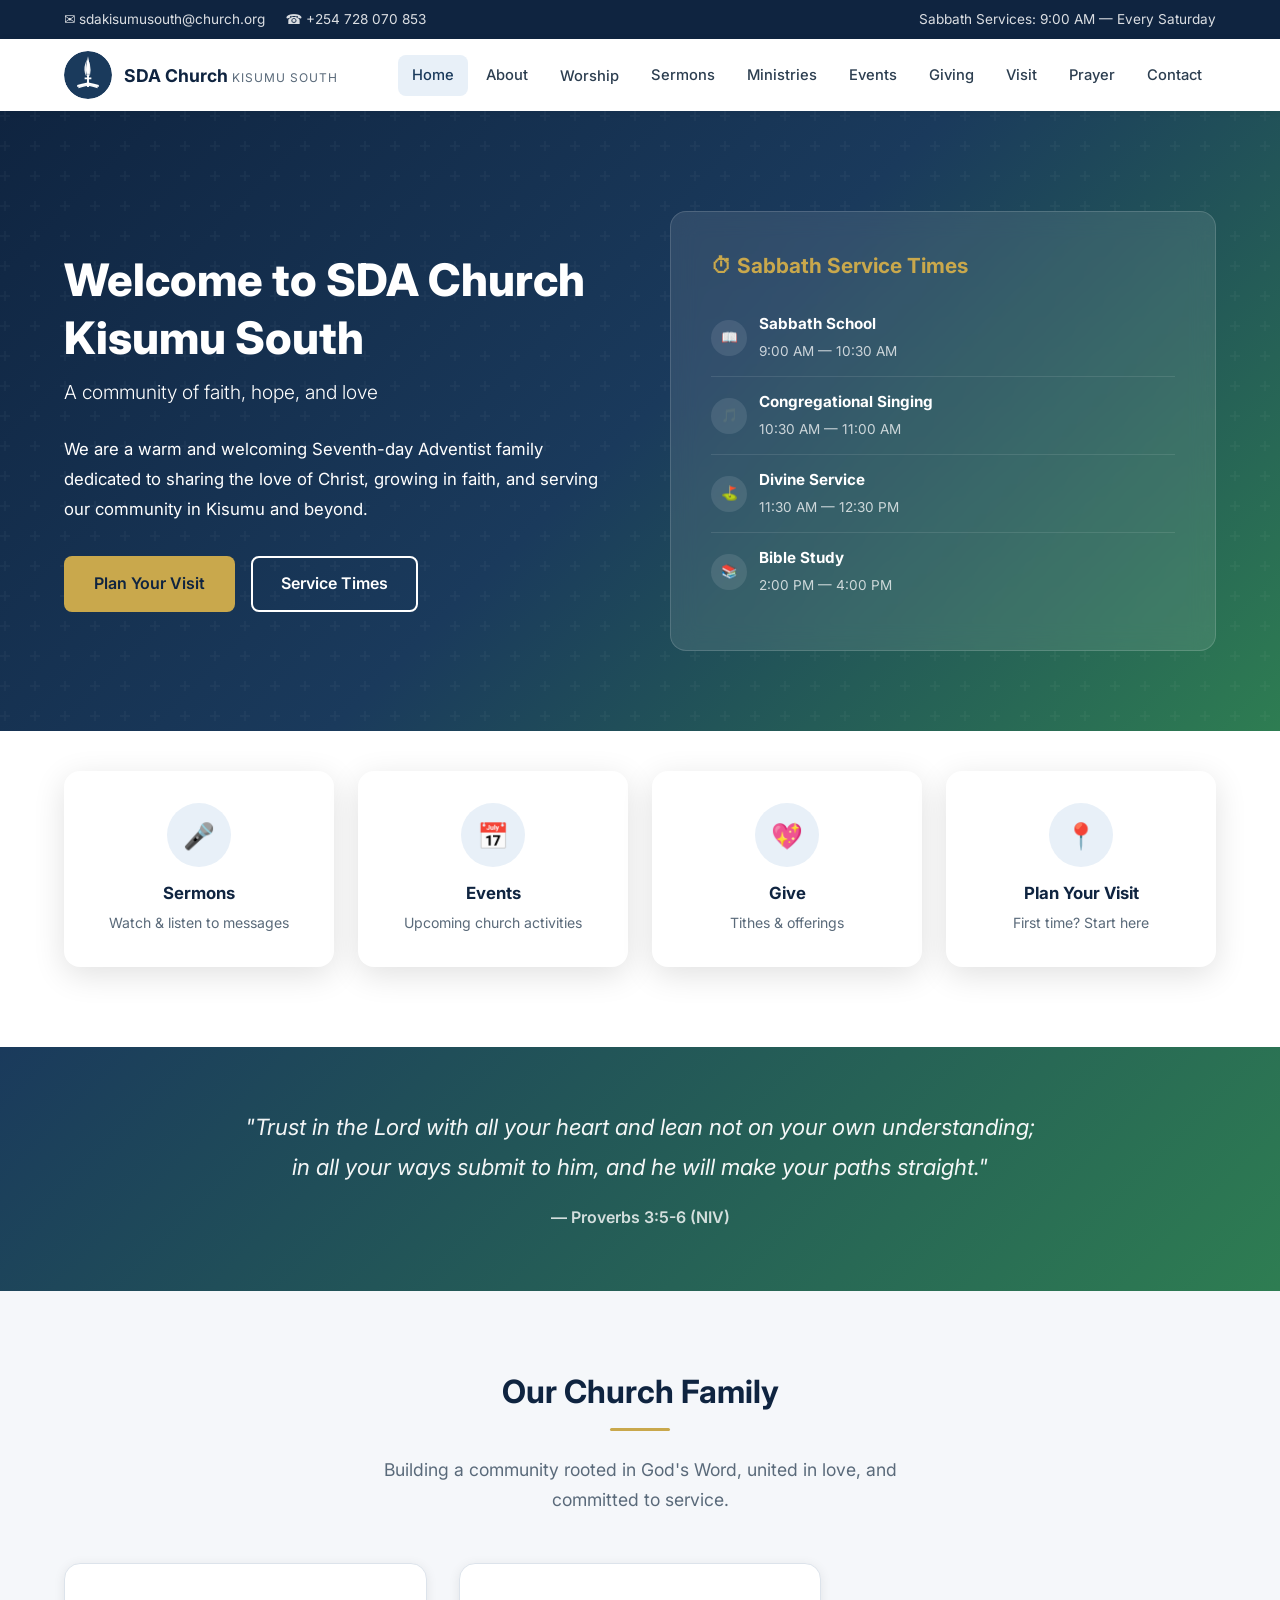
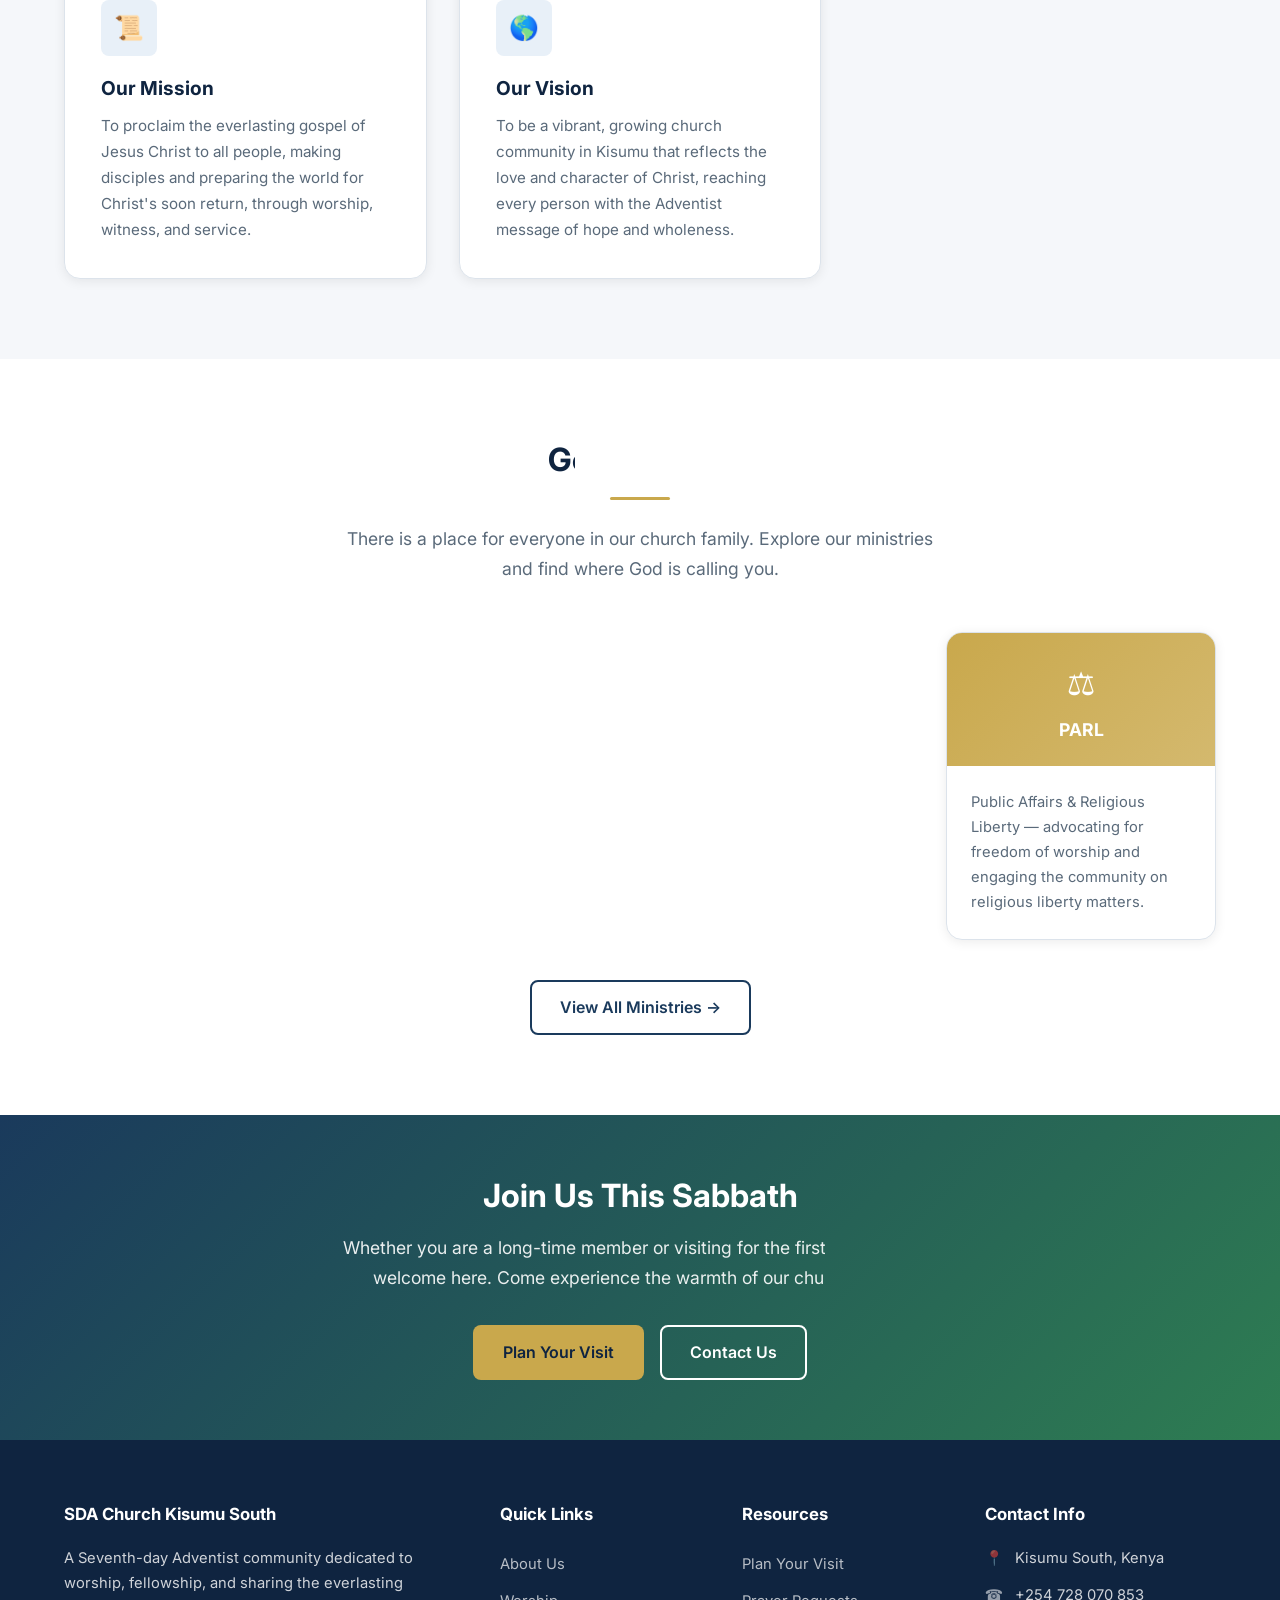
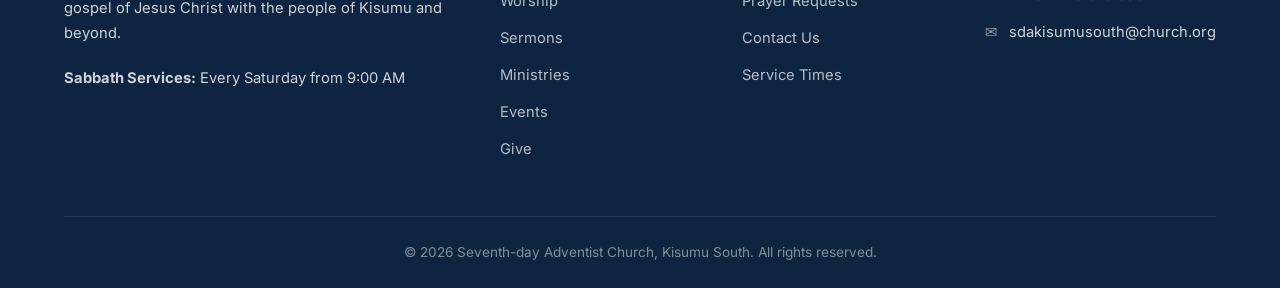
==== commit 33df7287: "Add SDA logo to website header across all pages Replace the text-based "SDA" circle placeholder with" ====
--- a/index.html
+++ b/index.html
@@ -30,7 +30,7 @@
   <header class="header">
     <div class="container">
       <a href="index.html" class="logo">
-        <div class="logo-icon">SDA</div>
+        <img src="images/logo.svg" alt="SDA Church Logo" class="logo-img">
         <div class="logo-text">
           <span class="church-name">SDA Church</span>
           <span class="church-location">Kisumu South</span>
--- a/css/styles.css
+++ b/css/styles.css
@@ -246,6 +246,13 @@
   font-size: 1.1rem;
 }
 
+.logo-img {
+  width: 48px;
+  height: 48px;
+  border-radius: 50%;
+  object-fit: cover;
+}
+
 .logo-text {
   line-height: 1.2;
 }
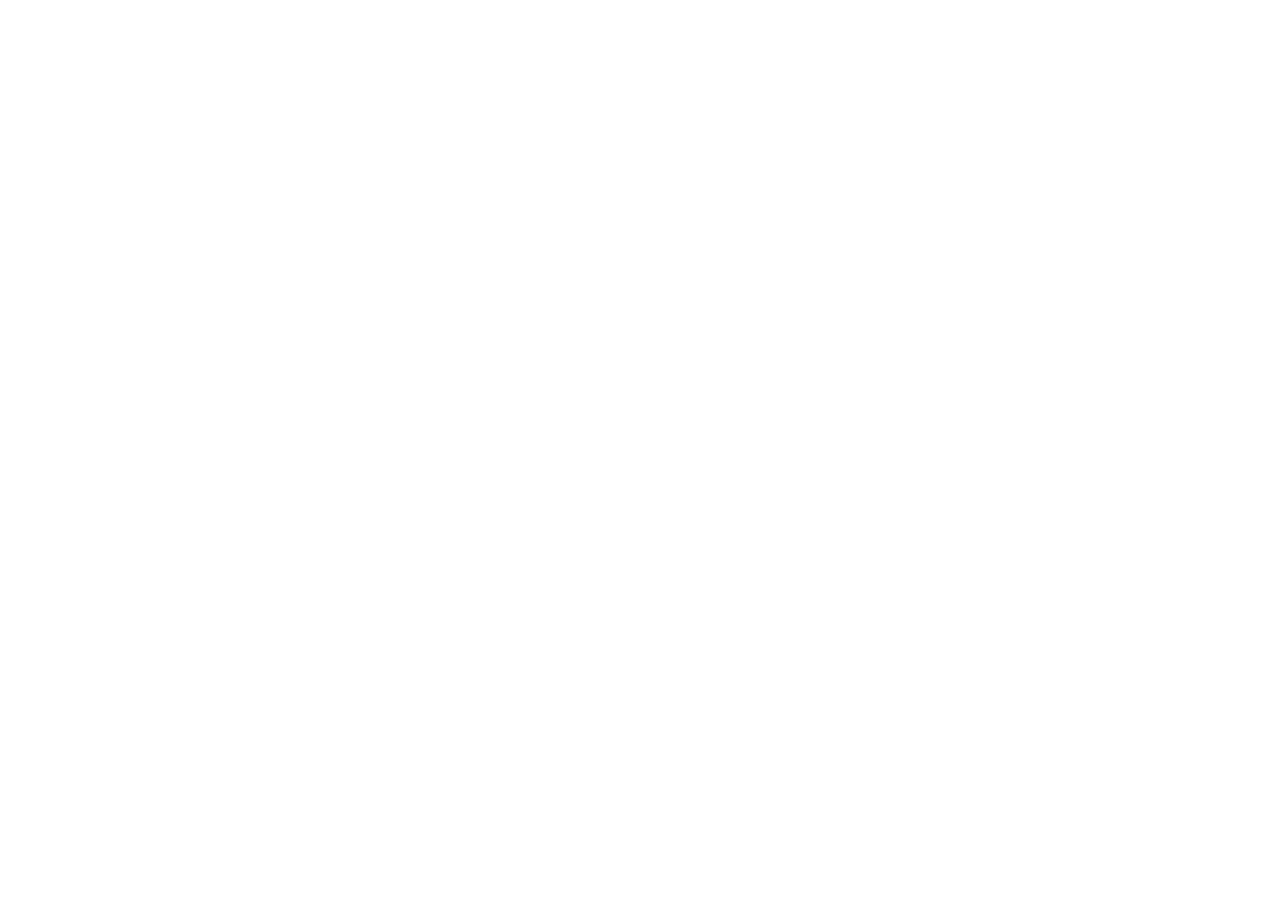
==== commit fd9ec354: "Update index.html" ====
--- a/index.html
+++ b/index.html
@@ -5,7 +5,7 @@
   <meta name="viewport" content="width=device-width, initial-scale=1.0">
   <meta name="description" content="Welcome to Seventh-day Adventist Church, Kisumu South. Join us for Sabbath worship, fellowship, and spiritual growth in a warm, welcoming community.">
   <meta name="keywords" content="SDA Church, Seventh-day Adventist, Kisumu South, church, worship, Sabbath, Kenya">
-  <title>SDA Church Kisumu South — Home</title>
+  <title kisumu South SDA Church — Home</title>
   <link rel="preconnect" href="https://fonts.googleapis.com">
   <link rel="preconnect" href="https://fonts.gstatic.com" crossorigin>
   <link href="https://fonts.googleapis.com/css2?family=Inter:wght@300;400;500;600;700;800&display=swap" rel="stylesheet">
@@ -30,7 +30,7 @@
   <header class="header">
     <div class="container">
       <a href="index.html" class="logo">
-        <img src="images/logo.svg" alt="SDA Church Logo" class="logo-img">
+        <img src="images/logo.jpeg" alt="SDA Church Logo" class="logo-img">
         <div class="logo-text">
           <span class="church-name">SDA Church</span>
           <span class="church-location">Kisumu South</span>
--- a/css/styles.css
+++ b/css/styles.css
@@ -1546,6 +1546,146 @@
   }
 }
 
+/* --- Annual Calendar --- */
+.calendar-nav {
+  display: flex;
+  flex-wrap: wrap;
+  gap: 8px;
+  justify-content: center;
+  margin-bottom: 48px;
+}
+
+.calendar-nav a {
+  padding: 8px 18px;
+  background: var(--sky);
+  border-radius: 20px;
+  font-size: 0.88rem;
+  font-weight: 600;
+  color: var(--primary);
+  transition: all var(--transition);
+}
+
+.calendar-nav a:hover,
+.calendar-nav a.active {
+  background: var(--primary);
+  color: var(--white);
+}
+
+.month-section {
+  margin-bottom: 48px;
+  scroll-margin-top: 90px;
+}
+
+.month-header {
+  display: flex;
+  align-items: center;
+  gap: 16px;
+  margin-bottom: 20px;
+  padding-bottom: 12px;
+  border-bottom: 3px solid var(--primary);
+}
+
+.month-header .month-badge {
+  background: var(--primary);
+  color: var(--white);
+  padding: 8px 20px;
+  border-radius: var(--radius);
+  font-weight: 700;
+  font-size: 1.1rem;
+  white-space: nowrap;
+}
+
+.month-header h3 {
+  font-size: 1.1rem;
+  color: var(--text-light);
+  font-weight: 400;
+}
+
+.calendar-table {
+  width: 100%;
+  border-collapse: collapse;
+  background: var(--white);
+  border-radius: var(--radius-lg);
+  overflow: hidden;
+  box-shadow: var(--shadow);
+  margin-bottom: 8px;
+}
+
+.calendar-table thead {
+  background: var(--primary-dark);
+  color: var(--white);
+}
+
+.calendar-table th {
+  padding: 12px 16px;
+  text-align: left;
+  font-weight: 600;
+  font-size: 0.85rem;
+  text-transform: uppercase;
+  letter-spacing: 0.5px;
+}
+
+.calendar-table td {
+  padding: 12px 16px;
+  border-bottom: 1px solid var(--border);
+  font-size: 0.9rem;
+  vertical-align: top;
+}
+
+.calendar-table tbody tr:hover {
+  background: var(--sky);
+}
+
+.calendar-table tbody tr:last-child td {
+  border-bottom: none;
+}
+
+.calendar-table .date-col {
+  font-weight: 600;
+  color: var(--primary);
+  white-space: nowrap;
+  min-width: 100px;
+}
+
+.calendar-table .event-col {
+  font-weight: 500;
+  color: var(--text);
+}
+
+.calendar-table .speaker-col {
+  color: var(--text-light);
+  font-size: 0.88rem;
+}
+
+.calendar-table .venue-col {
+  color: var(--text-light);
+  font-size: 0.88rem;
+}
+
+@media (max-width: 768px) {
+  .calendar-table th,
+  .calendar-table td {
+    padding: 10px 12px;
+    font-size: 0.82rem;
+  }
+
+  .calendar-table .speaker-col,
+  .calendar-table .venue-col {
+    display: none;
+  }
+
+  .calendar-nav a {
+    padding: 6px 14px;
+    font-size: 0.82rem;
+  }
+}
+
+@media (max-width: 480px) {
+  .calendar-table .venue-col {
+    display: none;
+  }
+}
+
 /* --- Animations --- */
 @keyframes fadeInUp {
   from {
